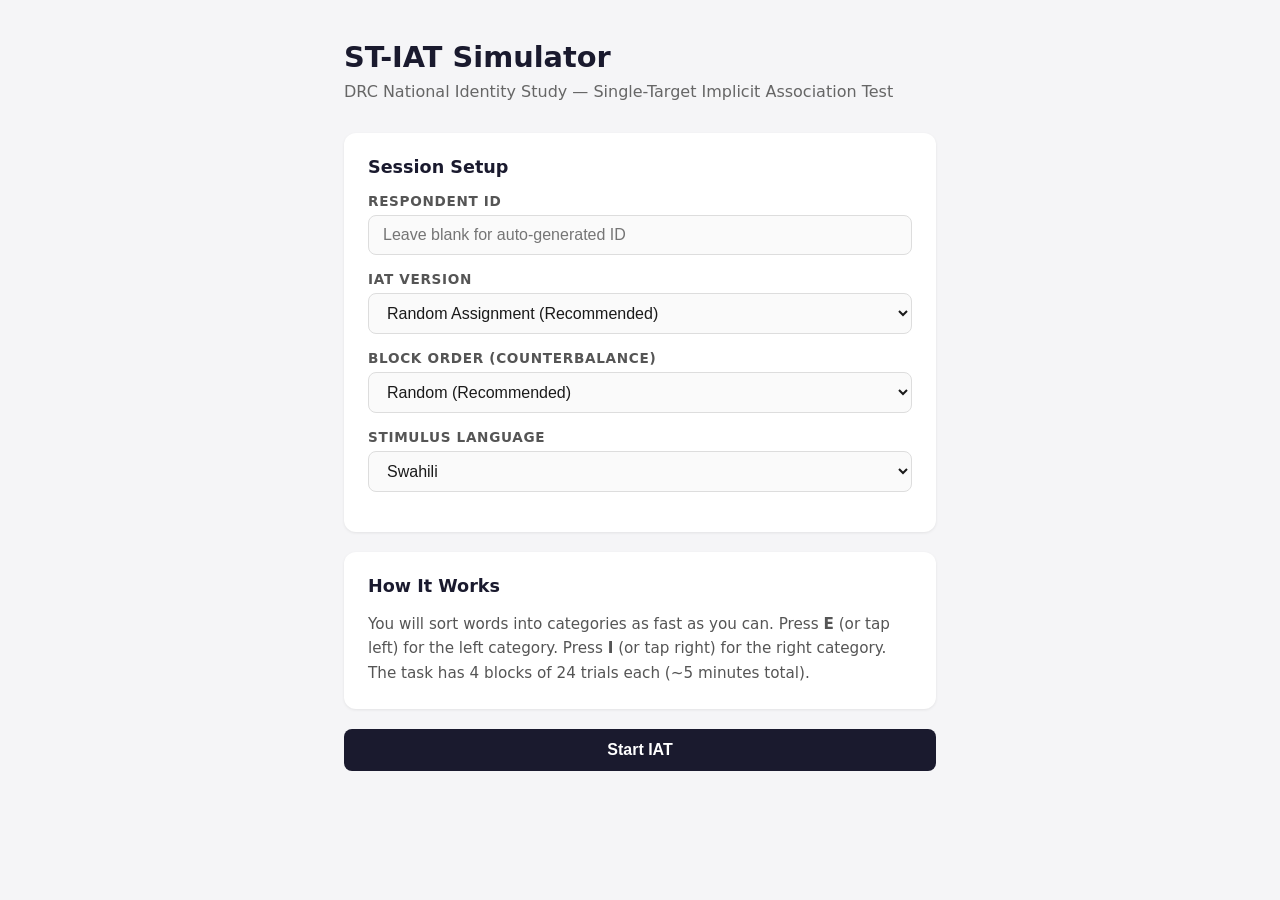
==== iat-simulator/index.html @ 98e10895 "Build ST-IAT simulator for IAT 1 (Other Congolese) and IAT 2 (Congolese State) Vanilla JS web app im" ====
<!DOCTYPE html>
<html lang="en">
<head>
    <meta charset="UTF-8">
    <meta name="viewport" content="width=device-width, initial-scale=1.0">
    <title>ST-IAT Setup | DRC National Identity Study</title>
    <link rel="stylesheet" href="css/main.css">
</head>
<body>
    <div class="container">
        <h1>ST-IAT Simulator</h1>
        <p class="subtitle">DRC National Identity Study — Single-Target Implicit Association Test</p>

        <form id="setup-form">
            <div class="card">
                <h2>Session Setup</h2>

                <label for="respondent-id">Respondent ID</label>
                <input type="text" id="respondent-id" placeholder="Leave blank for auto-generated ID">

                <label for="iat-version">IAT Version</label>
                <select id="iat-version">
                    <option value="random">Random Assignment (Recommended)</option>
                    <option value="other_congolese">IAT 1: Other Congolese</option>
                    <option value="congolese_state">IAT 2: Congolese State</option>
                </select>

                <label for="block-order">Block Order (Counterbalance)</label>
                <select id="block-order">
                    <option value="random">Random (Recommended)</option>
                    <option value="A">Order A — Target+Good first</option>
                    <option value="B">Order B — Target+Bad first</option>
                </select>

                <label for="language">Stimulus Language</label>
                <select id="language">
                    <option value="swahili">Swahili</option>
                    <option value="french">French</option>
                </select>
            </div>

            <div class="card">
                <h2>How It Works</h2>
                <p style="font-size: 0.95rem; color: #555; line-height: 1.6;">
                    You will sort words into categories as fast as you can.
                    Press <strong>E</strong> (or tap left) for the left category.
                    Press <strong>I</strong> (or tap right) for the right category.
                    The task has 4 blocks of 24 trials each (~5 minutes total).
                </p>
            </div>

            <button type="submit" class="btn btn-primary">Start IAT</button>
        </form>
    </div>

    <script src="js/app.js"></script>
</body>
</html>
---- iat-simulator/css/main.css ----
/* ============================================================
   main.css — Entry and results page styles
   ============================================================ */

* {
  margin: 0;
  padding: 0;
  box-sizing: border-box;
}

body {
  font-family: 'Segoe UI', system-ui, -apple-system, sans-serif;
  background: #f5f5f7;
  color: #1a1a1a;
  min-height: 100vh;
}

.container {
  max-width: 640px;
  margin: 0 auto;
  padding: 40px 24px;
}

h1 {
  font-size: 1.8rem;
  font-weight: 700;
  margin-bottom: 8px;
  color: #1a1a2e;
}

.subtitle {
  font-size: 1rem;
  color: #666;
  margin-bottom: 32px;
}

/* --- Cards --- */
.card {
  background: #ffffff;
  border-radius: 12px;
  padding: 24px;
  margin-bottom: 20px;
  box-shadow: 0 1px 3px rgba(0, 0, 0, 0.08);
}

.card h2 {
  font-size: 1.1rem;
  font-weight: 700;
  margin-bottom: 16px;
  color: #1a1a2e;
}

/* --- Form elements --- */
label {
  display: block;
  font-size: 0.85rem;
  font-weight: 600;
  color: #555;
  margin-bottom: 6px;
  text-transform: uppercase;
  letter-spacing: 0.05em;
}

input[type="text"],
select {
  width: 100%;
  padding: 10px 14px;
  font-size: 1rem;
  border: 1px solid #ddd;
  border-radius: 8px;
  background: #fafafa;
  color: #1a1a1a;
  margin-bottom: 16px;
  transition: border-color 0.2s;
}

input[type="text"]:focus,
select:focus {
  outline: none;
  border-color: #1565c0;
  background: #fff;
}

/* --- Buttons --- */
.btn {
  display: inline-block;
  padding: 12px 32px;
  font-size: 1rem;
  font-weight: 600;
  border: none;
  border-radius: 8px;
  cursor: pointer;
  transition: background 0.2s, transform 0.1s;
  text-decoration: none;
}

.btn:active {
  transform: scale(0.98);
}

.btn-primary {
  background: #1a1a2e;
  color: #ffffff;
  width: 100%;
}

.btn-primary:hover {
  background: #2a2a4e;
}

.btn-secondary {
  background: #e8e8e8;
  color: #1a1a1a;
}

.btn-secondary:hover {
  background: #ddd;
}

.btn-group {
  display: flex;
  gap: 12px;
  margin-top: 16px;
}

.btn-group .btn {
  flex: 1;
}

/* --- Results page --- */
.d-score-display {
  text-align: center;
  padding: 32px;
}

.d-score-value {
  font-size: 4rem;
  font-weight: 700;
  color: #1a1a2e;
  line-height: 1;
}

.d-score-label {
  font-size: 0.85rem;
  color: #999;
  text-transform: uppercase;
  letter-spacing: 0.1em;
  margin-top: 8px;
}

.d-score-interpretation {
  font-size: 1.1rem;
  color: #555;
  margin-top: 12px;
}

.d-score-effect {
  font-size: 0.9rem;
  color: #888;
  margin-top: 4px;
}

.stat-grid {
  display: grid;
  grid-template-columns: 1fr 1fr;
  gap: 16px;
}

.stat-item {
  text-align: center;
  padding: 12px;
  background: #f8f8fa;
  border-radius: 8px;
}

.stat-value {
  font-size: 1.5rem;
  font-weight: 700;
  color: #1a1a2e;
}

.stat-label {
  font-size: 0.75rem;
  color: #888;
  text-transform: uppercase;
  letter-spacing: 0.05em;
  margin-top: 4px;
}

.flags-list {
  list-style: none;
  padding: 0;
}

.flags-list li {
  padding: 8px 12px;
  background: #fff3e0;
  border-left: 3px solid #ff9800;
  border-radius: 4px;
  margin-bottom: 8px;
  font-size: 0.9rem;
  color: #e65100;
}

.session-info {
  font-size: 0.85rem;
  color: #888;
}

.session-info p {
  margin-bottom: 4px;
}

.positive { color: #2e7d32; }
.negative { color: #c62828; }
.neutral  { color: #888; }
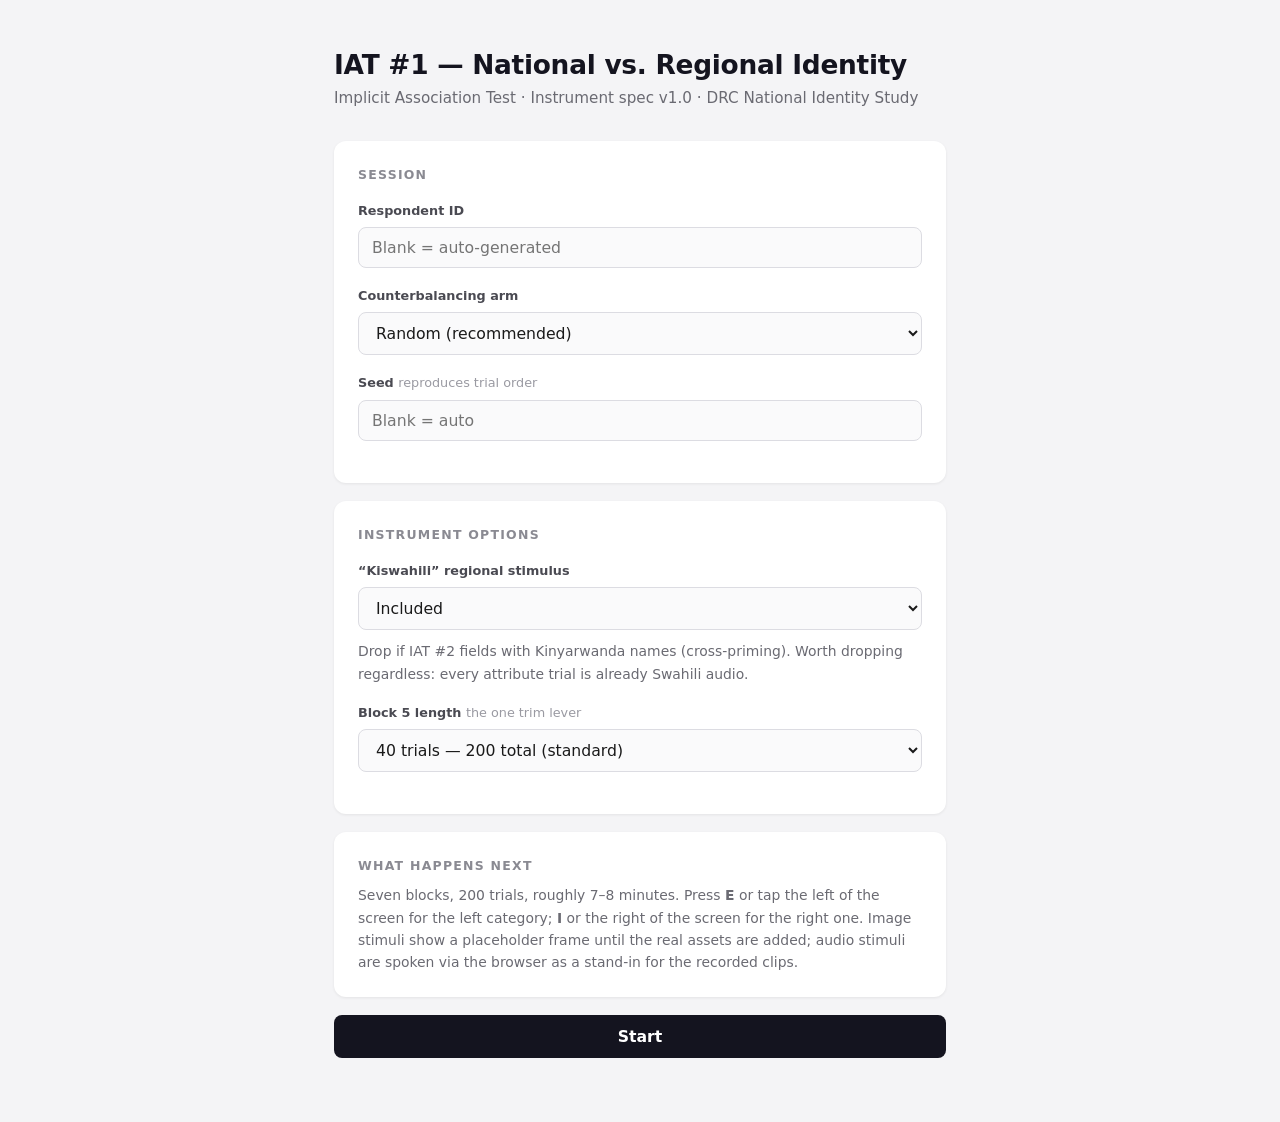
==== commit 69e2540d: "Rebuild simulator for IAT #1 spec v1.0 (National vs. Regional Identity) Replaces the superseded sing" ====
--- a/iat-simulator/index.html
+++ b/iat-simulator/index.html
@@ -3,53 +3,55 @@
 <head>
     <meta charset="UTF-8">
     <meta name="viewport" content="width=device-width, initial-scale=1.0">
-    <title>ST-IAT Setup | DRC National Identity Study</title>
+    <title>IAT #1 — National vs. Regional Identity</title>
     <link rel="stylesheet" href="css/main.css">
 </head>
 <body>
     <div class="container">
-        <h1>ST-IAT Simulator</h1>
-        <p class="subtitle">DRC National Identity Study — Single-Target Implicit Association Test</p>
+        <h1>IAT #1 — National vs. Regional Identity</h1>
+        <p class="subtitle">Implicit Association Test · Instrument spec v1.0 · DRC National Identity Study</p>
 
         <form id="setup-form">
             <div class="card">
-                <h2>Session Setup</h2>
+                <h2>Session</h2>
 
-                <label for="respondent-id">Respondent ID</label>
-                <input type="text" id="respondent-id" placeholder="Leave blank for auto-generated ID">
+                <label for="resp-id">Respondent ID</label>
+                <input type="text" id="resp-id" placeholder="Blank = auto-generated">
 
-                <label for="iat-version">IAT Version</label>
-                <select id="iat-version">
-                    <option value="random">Random Assignment (Recommended)</option>
-                    <option value="other_congolese">IAT 1: Other Congolese</option>
-                    <option value="congolese_state">IAT 2: Congolese State</option>
+                <label for="arm">Counterbalancing arm</label>
+                <select id="arm">
+                    <option value="random">Random (recommended)</option>
+                    <option value="national_first">National + Good first</option>
+                    <option value="regional_first">Regional + Good first</option>
                 </select>
 
-                <label for="block-order">Block Order (Counterbalance)</label>
-                <select id="block-order">
-                    <option value="random">Random (Recommended)</option>
-                    <option value="A">Order A — Target+Good first</option>
-                    <option value="B">Order B — Target+Bad first</option>
+                <label for="seed">Seed <span class="hint">reproduces trial order</span></label>
+                <input type="text" id="seed" placeholder="Blank = auto">
+            </div>
+
+            <div class="card">
+                <h2>Instrument options</h2>
+
+                <label for="swahili">“Kiswahili” regional stimulus</label>
+                <select id="swahili">
+                    <option value="1">Included</option>
+                    <option value="0">Dropped — swap in “Mashariki”</option>
                 </select>
+                <p class="note">Drop if IAT #2 fields with Kinyarwanda names (cross-priming). Worth dropping regardless: every attribute trial is already Swahili audio.</p>
 
-                <label for="language">Stimulus Language</label>
-                <select id="language">
-                    <option value="swahili">Swahili</option>
-                    <option value="french">French</option>
+                <label for="b5">Block 5 length <span class="hint">the one trim lever</span></label>
+                <select id="b5">
+                    <option value="40">40 trials — 200 total (standard)</option>
+                    <option value="20">20 trials — 180 total (~45s saved)</option>
                 </select>
             </div>
 
             <div class="card">
-                <h2>How It Works</h2>
-                <p style="font-size: 0.95rem; color: #555; line-height: 1.6;">
-                    You will sort words into categories as fast as you can.
-                    Press <strong>E</strong> (or tap left) for the left category.
-                    Press <strong>I</strong> (or tap right) for the right category.
-                    The task has 4 blocks of 24 trials each (~5 minutes total).
-                </p>
+                <h2>What happens next</h2>
+                <p class="note">Seven blocks, 200 trials, roughly 7–8 minutes. Press <strong>E</strong> or tap the left of the screen for the left category; <strong>I</strong> or the right of the screen for the right one. Image stimuli show a placeholder frame until the real assets are added; audio stimuli are spoken via the browser as a stand-in for the recorded clips.</p>
             </div>
 
-            <button type="submit" class="btn btn-primary">Start IAT</button>
+            <button type="submit" class="btn btn-primary">Start</button>
         </form>
     </div>
 
--- a/iat-simulator/css/main.css
+++ b/iat-simulator/css/main.css
@@ -1,216 +1,186 @@
 /* ============================================================
-   main.css — Entry and results page styles
+   main.css — Setup and results pages
    ============================================================ */
 
-* {
-  margin: 0;
-  padding: 0;
-  box-sizing: border-box;
-}
+* { margin: 0; padding: 0; box-sizing: border-box; }
 
 body {
   font-family: 'Segoe UI', system-ui, -apple-system, sans-serif;
-  background: #f5f5f7;
+  background: #f4f4f6;
   color: #1a1a1a;
-  min-height: 100vh;
+  line-height: 1.6;
 }
 
-.container {
-  max-width: 640px;
-  margin: 0 auto;
-  padding: 40px 24px;
-}
+.container { max-width: 660px; margin: 0 auto; padding: 44px 24px 64px; }
 
-h1 {
-  font-size: 1.8rem;
-  font-weight: 700;
-  margin-bottom: 8px;
-  color: #1a1a2e;
-}
+h1 { font-size: 1.65rem; font-weight: 700; color: #14141f; letter-spacing: -0.01em; }
+.subtitle { font-size: 0.95rem; color: #6a6a72; margin-bottom: 30px; }
 
-.subtitle {
-  font-size: 1rem;
-  color: #666;
-  margin-bottom: 32px;
-}
-
-/* --- Cards --- */
 .card {
-  background: #ffffff;
+  background: #fff;
   border-radius: 12px;
   padding: 24px;
-  margin-bottom: 20px;
-  box-shadow: 0 1px 3px rgba(0, 0, 0, 0.08);
+  margin-bottom: 18px;
+  box-shadow: 0 1px 3px rgba(0,0,0,0.07);
 }
 
 .card h2 {
-  font-size: 1.1rem;
+  font-size: 0.78rem;
   font-weight: 700;
+  letter-spacing: 0.1em;
+  text-transform: uppercase;
+  color: #8a8a92;
   margin-bottom: 16px;
-  color: #1a1a2e;
 }
 
-/* --- Form elements --- */
+/* --- Form --- */
 label {
   display: block;
-  font-size: 0.85rem;
+  font-size: 0.8rem;
   font-weight: 600;
-  color: #555;
+  color: #4a4a52;
   margin-bottom: 6px;
-  text-transform: uppercase;
-  letter-spacing: 0.05em;
 }
 
-input[type="text"],
-select {
+label .hint { font-weight: 400; color: #9a9aa2; }
+
+input[type="text"], select {
   width: 100%;
-  padding: 10px 14px;
-  font-size: 1rem;
-  border: 1px solid #ddd;
+  padding: 10px 13px;
+  font-size: 0.98rem;
+  font-family: inherit;
+  border: 1px solid #dcdce2;
   border-radius: 8px;
-  background: #fafafa;
+  background: #fafafb;
   color: #1a1a1a;
-  margin-bottom: 16px;
-  transition: border-color 0.2s;
+  margin-bottom: 18px;
 }
 
-input[type="text"]:focus,
-select:focus {
+input[type="text"]:focus, select:focus {
   outline: none;
-  border-color: #1565c0;
+  border-color: #14141f;
   background: #fff;
 }
+
+.note {
+  font-size: 0.87rem;
+  color: #6a6a72;
+  margin: -8px 0 18px;
+}
+
+.card .note:last-child { margin-bottom: 0; }
 
 /* --- Buttons --- */
 .btn {
   display: inline-block;
-  padding: 12px 32px;
-  font-size: 1rem;
+  padding: 12px 30px;
+  font-size: 0.98rem;
   font-weight: 600;
+  font-family: inherit;
   border: none;
   border-radius: 8px;
   cursor: pointer;
-  transition: background 0.2s, transform 0.1s;
   text-decoration: none;
+  text-align: center;
+  transition: background 0.18s;
 }
 
-.btn:active {
-  transform: scale(0.98);
+.btn-primary { background: #14141f; color: #fff; width: 100%; }
+.btn-primary:hover { background: #2a2a3a; }
+.btn-secondary { background: #e6e6ea; color: #1a1a1a; }
+.btn-secondary:hover { background: #dadae0; }
+.btn-block { display: block; margin-top: 12px; }
+
+.btn-group { display: flex; gap: 12px; }
+.btn-group .btn { flex: 1; }
+
+/* --- Score display --- */
+.score-display { text-align: center; padding: 18px 0 8px; }
+
+.score-value {
+  font-size: 3.6rem;
+  font-weight: 700;
+  line-height: 1;
+  font-variant-numeric: tabular-nums;
 }
 
-.btn-primary {
-  background: #1a1a2e;
-  color: #ffffff;
-  width: 100%;
-}
+.score-value.pos { color: #1f6b3a; }
+.score-value.neg { color: #9c3030; }
+.score-value.neu { color: #6a6a72; }
 
-.btn-primary:hover {
-  background: #2a2a4e;
-}
-
-.btn-secondary {
-  background: #e8e8e8;
-  color: #1a1a1a;
-}
-
-.btn-secondary:hover {
-  background: #ddd;
-}
-
-.btn-group {
-  display: flex;
-  gap: 12px;
-  margin-top: 16px;
-}
-
-.btn-group .btn {
-  flex: 1;
-}
-
-/* --- Results page --- */
-.d-score-display {
-  text-align: center;
-  padding: 32px;
-}
-
-.d-score-value {
-  font-size: 4rem;
-  font-weight: 700;
-  color: #1a1a2e;
-  line-height: 1;
-}
-
-.d-score-label {
-  font-size: 0.85rem;
-  color: #999;
+.score-caption {
+  font-size: 0.72rem;
+  letter-spacing: 0.16em;
   text-transform: uppercase;
-  letter-spacing: 0.1em;
+  color: #9a9aa2;
   margin-top: 8px;
 }
 
-.d-score-interpretation {
-  font-size: 1.1rem;
-  color: #555;
-  margin-top: 12px;
+.score-interp { font-size: 1.05rem; color: #3a3a42; margin-top: 14px; }
+.score-effect { font-size: 0.87rem; color: #8a8a92; margin-top: 2px; }
+
+.sign-note {
+  margin: 22px 0 0;
+  padding-top: 16px;
+  border-top: 1px solid #eeeef1;
+  font-size: 0.83rem;
 }
 
-.d-score-effect {
-  font-size: 0.9rem;
-  color: #888;
-  margin-top: 4px;
-}
-
+/* --- Stats --- */
 .stat-grid {
   display: grid;
   grid-template-columns: 1fr 1fr;
-  gap: 16px;
+  gap: 12px;
 }
 
-.stat-item {
+.stat {
   text-align: center;
-  padding: 12px;
-  background: #f8f8fa;
+  padding: 14px 10px;
+  background: #f7f7f9;
   border-radius: 8px;
 }
 
 .stat-value {
-  font-size: 1.5rem;
+  font-size: 1.3rem;
   font-weight: 700;
-  color: #1a1a2e;
+  color: #14141f;
+  font-variant-numeric: tabular-nums;
 }
 
 .stat-label {
-  font-size: 0.75rem;
-  color: #888;
-  text-transform: uppercase;
+  font-size: 0.7rem;
   letter-spacing: 0.05em;
-  margin-top: 4px;
+  color: #8a8a92;
+  margin-top: 3px;
 }
 
-.flags-list {
-  list-style: none;
-  padding: 0;
+/* --- Flags --- */
+.flags { list-style: none; }
+
+.flags li {
+  padding: 10px 14px;
+  background: #fff5e6;
+  border-left: 3px solid #d9901f;
+  border-radius: 4px;
+  margin-bottom: 8px;
+  font-size: 0.88rem;
+  color: #8a5a10;
 }
 
-.flags-list li {
-  padding: 8px 12px;
-  background: #fff3e0;
-  border-left: 3px solid #ff9800;
-  border-radius: 4px;
-  margin-bottom: 8px;
-  font-size: 0.9rem;
-  color: #e65100;
+.flags li:last-child { margin-bottom: 0; }
+
+/* --- Key/value list --- */
+.kv p {
+  display: flex;
+  justify-content: space-between;
+  gap: 16px;
+  padding: 7px 0;
+  border-bottom: 1px solid #f0f0f3;
+  font-size: 0.89rem;
 }
 
-.session-info {
-  font-size: 0.85rem;
-  color: #888;
-}
+.kv p:last-child { border-bottom: none; }
+.kv span { color: #8a8a92; }
+.kv strong { font-weight: 600; color: #2a2a32; }
 
-.session-info p {
-  margin-bottom: 4px;
-}
-
-.positive { color: #2e7d32; }
-.negative { color: #c62828; }
-.neutral  { color: #888; }
+.hidden { display: none !important; }
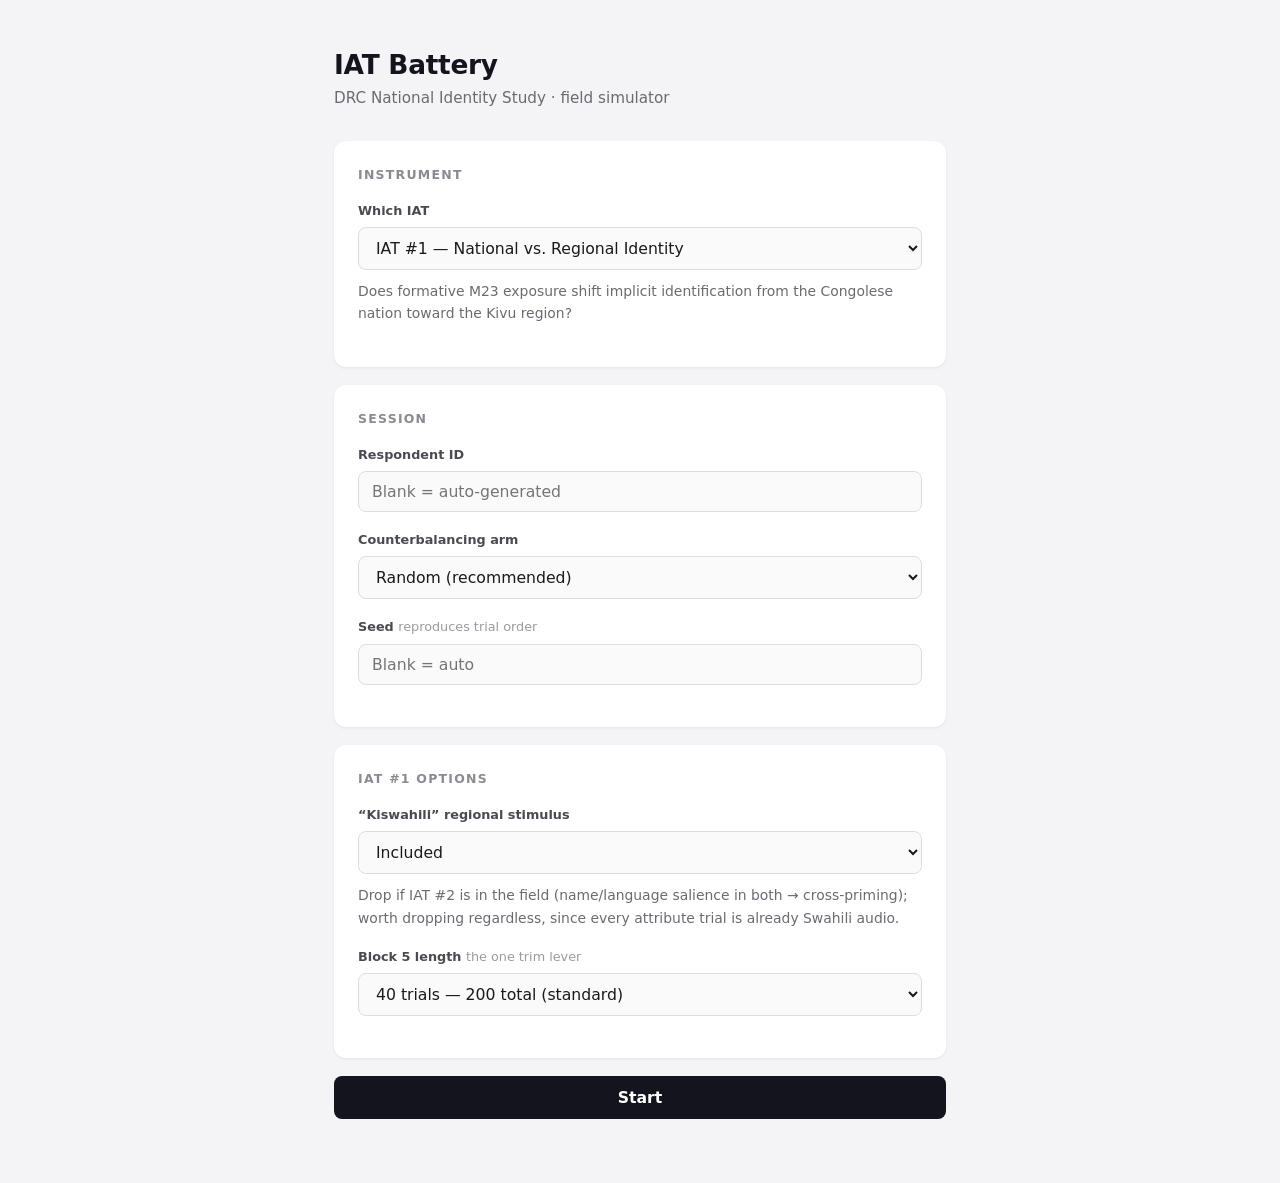
==== commit abe81424: "Add IAT #2 (Banyarwanda bias); generalise engine to a two-instrument battery Refactors the single-in" ====
--- a/iat-simulator/index.html
+++ b/iat-simulator/index.html
@@ -3,15 +3,27 @@
 <head>
     <meta charset="UTF-8">
     <meta name="viewport" content="width=device-width, initial-scale=1.0">
-    <title>IAT #1 — National vs. Regional Identity</title>
+    <title>IAT Battery — DRC National Identity Study</title>
     <link rel="stylesheet" href="css/main.css">
 </head>
 <body>
     <div class="container">
-        <h1>IAT #1 — National vs. Regional Identity</h1>
-        <p class="subtitle">Implicit Association Test · Instrument spec v1.0 · DRC National Identity Study</p>
+        <h1>IAT Battery</h1>
+        <p class="subtitle">DRC National Identity Study · field simulator</p>
 
         <form id="setup-form">
+            <div class="card">
+                <h2>Instrument</h2>
+                <label for="instrument">Which IAT</label>
+                <select id="instrument">
+                    <option value="national_regional">IAT #1 — National vs. Regional Identity</option>
+                    <option value="banyarwanda_bias">IAT #2 — Banyarwanda Bias (safety-gated)</option>
+                </select>
+                <p class="note" id="instrument-note"></p>
+                <div id="gate-warning" class="inline-flag hidden"></div>
+                <div id="validation" class="validation hidden"></div>
+            </div>
+
             <div class="card">
                 <h2>Session</h2>
 
@@ -21,23 +33,23 @@
                 <label for="arm">Counterbalancing arm</label>
                 <select id="arm">
                     <option value="random">Random (recommended)</option>
-                    <option value="national_first">National + Good first</option>
-                    <option value="regional_first">Regional + Good first</option>
+                    <option value="A_first">Target A + Good first</option>
+                    <option value="B_first">Target B + Good first</option>
                 </select>
 
                 <label for="seed">Seed <span class="hint">reproduces trial order</span></label>
                 <input type="text" id="seed" placeholder="Blank = auto">
             </div>
 
-            <div class="card">
-                <h2>Instrument options</h2>
+            <div class="card" id="iat1-options">
+                <h2>IAT #1 options</h2>
 
                 <label for="swahili">“Kiswahili” regional stimulus</label>
                 <select id="swahili">
                     <option value="1">Included</option>
                     <option value="0">Dropped — swap in “Mashariki”</option>
                 </select>
-                <p class="note">Drop if IAT #2 fields with Kinyarwanda names (cross-priming). Worth dropping regardless: every attribute trial is already Swahili audio.</p>
+                <p class="note">Drop if IAT #2 is in the field (name/language salience in both → cross-priming); worth dropping regardless, since every attribute trial is already Swahili audio.</p>
 
                 <label for="b5">Block 5 length <span class="hint">the one trim lever</span></label>
                 <select id="b5">
@@ -46,15 +58,12 @@
                 </select>
             </div>
 
-            <div class="card">
-                <h2>What happens next</h2>
-                <p class="note">Seven blocks, 200 trials, roughly 7–8 minutes. Press <strong>E</strong> or tap the left of the screen for the left category; <strong>I</strong> or the right of the screen for the right one. Image stimuli show a placeholder frame until the real assets are added; audio stimuli are spoken via the browser as a stand-in for the recorded clips.</p>
-            </div>
-
             <button type="submit" class="btn btn-primary">Start</button>
         </form>
     </div>
 
+    <script src="js/config.js"></script>
+    <script src="js/validation.js"></script>
     <script src="js/app.js"></script>
 </body>
 </html>
--- a/iat-simulator/css/main.css
+++ b/iat-simulator/css/main.css
@@ -183,4 +183,37 @@
 .kv span { color: #8a8a92; }
 .kv strong { font-weight: 600; color: #2a2a32; }
 
+/* --- Safety-gate banner + validation flags --- */
+.inline-flag {
+  background: #fdeaea;
+  border: 1px solid #e6b0b0;
+  border-left: 3px solid #c0392b;
+  border-radius: 6px;
+  padding: 12px 14px;
+  font-size: 0.88rem;
+  color: #8a2a20;
+  margin-top: 6px;
+}
+
+.validation {
+  margin-top: 14px;
+  background: #fff8ec;
+  border: 1px solid #ecd9ad;
+  border-radius: 8px;
+  padding: 14px 16px;
+}
+
+.validation-title {
+  font-size: 0.72rem;
+  font-weight: 700;
+  letter-spacing: 0.08em;
+  text-transform: uppercase;
+  color: #9a6a10;
+  margin-bottom: 8px;
+}
+
+.validation ul { margin: 0; padding-left: 18px; }
+.validation li { font-size: 0.85rem; color: #6a5010; margin-bottom: 6px; line-height: 1.45; }
+.validation li:last-child { margin-bottom: 0; }
+
 .hidden { display: none !important; }
